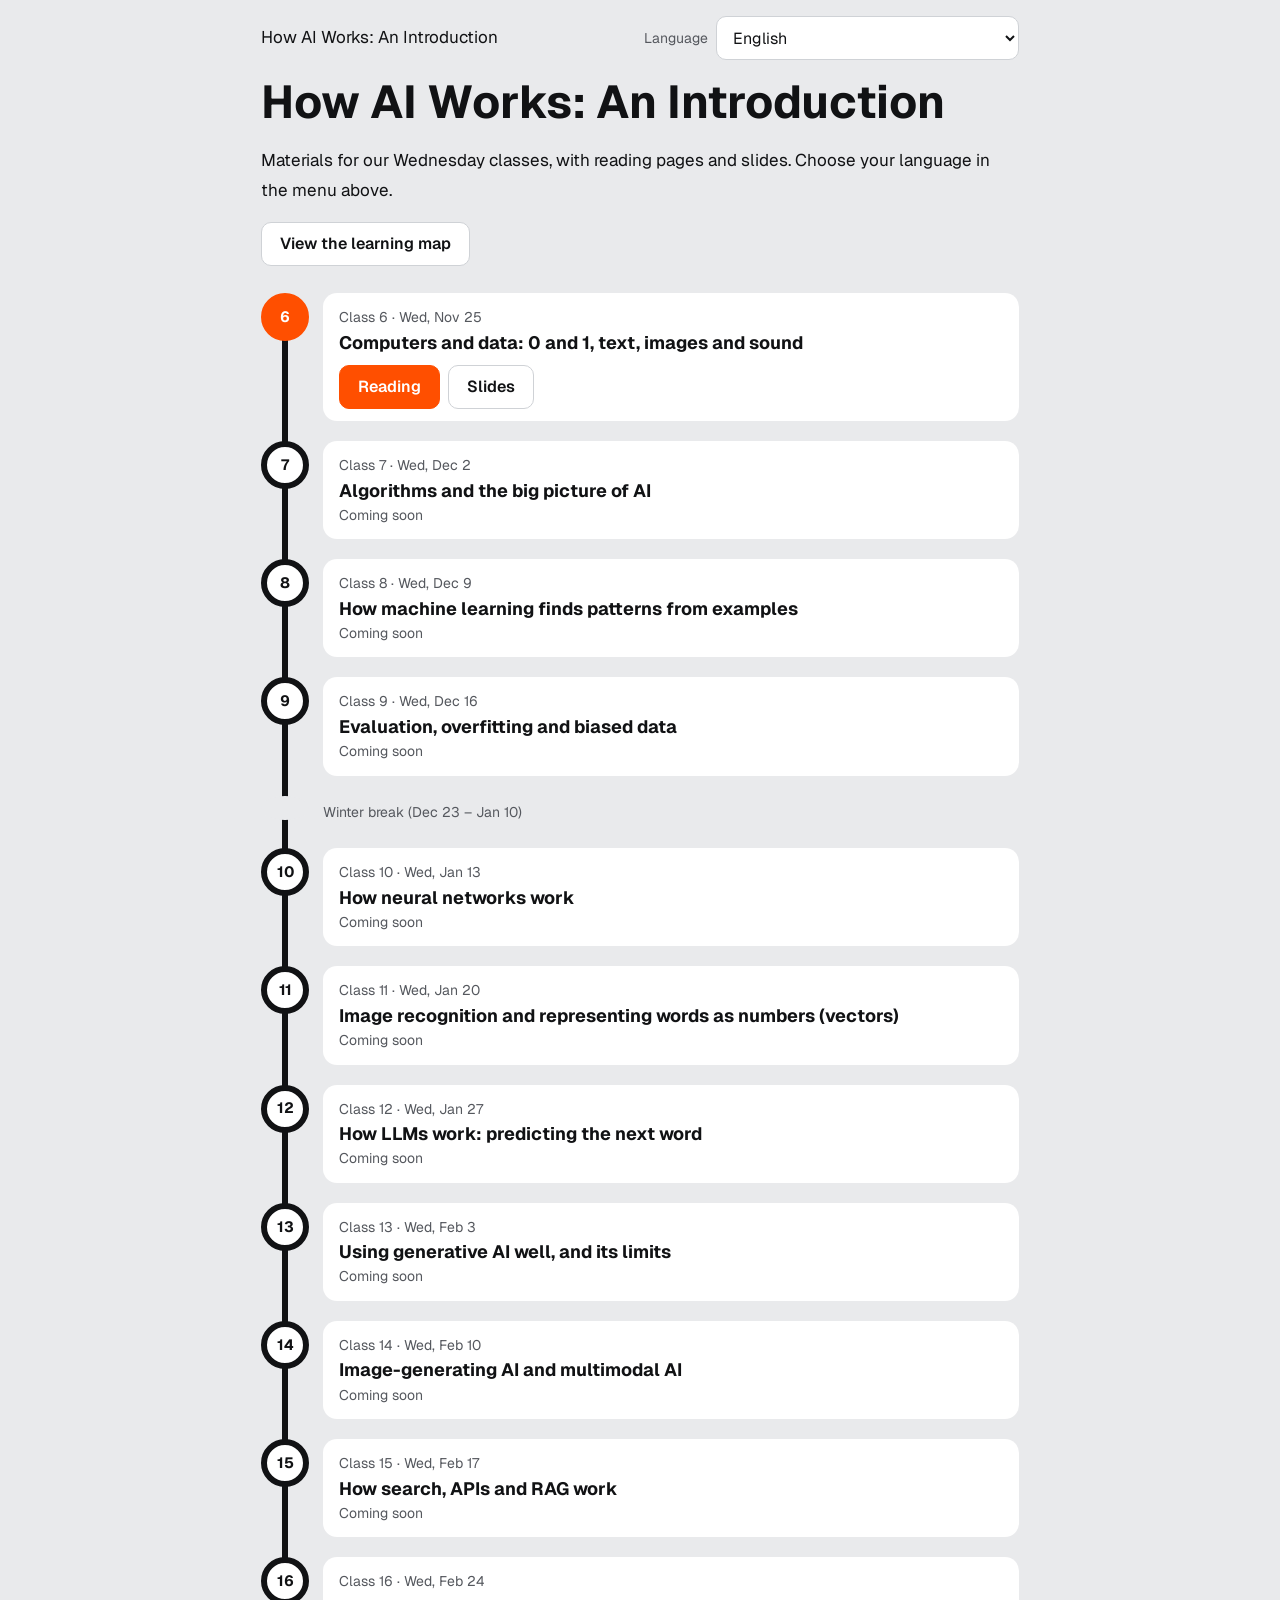
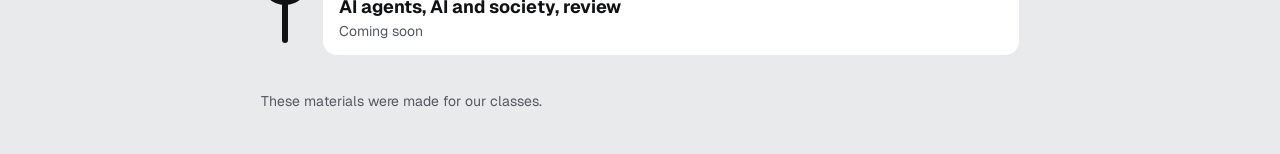
==== index.html @ 91e0327c "第6回の教材(スライド・読み物・体験ツール・クイズ)と学習マップを追加 - 目次ページ、11言語の言語メニュー(SQL練習アプリと同じ並び) - 第6回「コンピュータとデータ」の読み物とスライド - " ====
<!DOCTYPE html>
<html lang="ja">
<head>
<meta charset="utf-8">
<meta name="viewport" content="width=device-width, initial-scale=1">
<title>AI のしくみ入門</title>
<link rel="preconnect" href="https://fonts.googleapis.com"><link rel="preconnect" href="https://fonts.gstatic.com" crossorigin>
<link href="https://fonts.googleapis.com/css2?family=Geist:wght@400;600;700&family=Noto+Sans+JP:wght@400;700&family=Noto+Sans+SC:wght@400;700&family=Noto+Sans+Devanagari:wght@400;700&family=Noto+Sans+Bengali:wght@400;700&family=Noto+Sans+Sinhala:wght@400;700&family=Noto+Sans+Myanmar:wght@400;700&display=swap" rel="stylesheet">
<link rel="stylesheet" href="assets/style.css">
<style>
.route{list-style:none;margin:0;padding:0;position:relative}
.route::before{content:"";position:absolute;left:21px;top:22px;bottom:22px;width:6px;background:var(--line);border-radius:3px}
.route li{position:relative;display:grid;grid-template-columns:48px minmax(0,1fr);gap:14px;padding:10px 0;align-items:start}
.dot{width:48px;height:48px;border-radius:50%;background:var(--card);border:6px solid var(--line);display:grid;place-items:center;font-weight:700;font-size:15px;position:relative;z-index:1}
.route li.open .dot{background:var(--acc);border-color:var(--acc);color:#fff}
.route li.brk{grid-template-columns:48px minmax(0,1fr)}
.route li.brk .dot{border-style:dashed;border-color:var(--sub);background:var(--bg);width:48px;height:24px;border-width:0}
.st{background:var(--card);border-radius:14px;padding:12px 16px}
.st .d{font-size:14px;color:var(--sub)}
.st .t{font-weight:700;font-size:18px;line-height:1.4}
.st .acts{display:flex;flex-wrap:wrap;gap:8px;margin-top:10px}
.brk .st{background:none;padding:4px 0;color:var(--sub);font-size:14px}
</style>
</head>
<body>
<div class="wrap">
 <div class="top"><span class="home" data-t="siteTitle"></span><label class="langsel"><span data-t="lang"></span><select id="lang"></select></label></div>
 <h1 data-t="siteTitle"></h1>
 <p data-t="siteLead"></p>
 <p><a class="btn" href="map.html" id="maplink" data-t="mapLink"></a></p>
 <ol class="route" id="route"></ol>
 <footer data-t="footer"></footer>
</div>
<script src="assets/core.js"></script>
<script src="assets/schedule.js"></script>
<script>
{
const { rb, esc, fill, detect, loadAll, langSelect, apply, fillText, locale } = window.AI;
let lang = detect();
async function render() {
  const [U] = await loadAll(["assets/i18n"], lang);
  apply(lang); fillText(U.ui); document.getElementById("maplink").href=`map.html`; document.title = AI.plain(U.ui.siteTitle);
  const items = [];
  SCHEDULE.forEach((s, j) => {
    if (s.breakBefore) items.push(`<li class="brk"><span class="dot"></span><div class="st">${rb(U.ui.winterBreak)}</div></li>`);
    const open = s.ready;
    const d = fmtDate(s.date, locale(lang));
    const acts = open ? `<div class="acts"><a class="btn primary" href="lessons/${s.id}/index.html?lang=${lang}">${rb(U.ui.read)}</a><a class="btn" href="lessons/${s.id}/slides.html?lang=${lang}">${rb(U.ui.slides)}</a></div>` : `<div class="d">${rb(U.ui.soon)}</div>`;
    items.push(`<li class="${open ? "open" : ""}"><span class="dot">${s.n}</span><div class="st"><div class="d">${rb(fill(U.ui.cls, { k: s.n }))} · ${esc(d)}</div><div class="t">${rb(U.sessions[j])}</div>${acts}</div></li>`);
  });
  document.getElementById("route").innerHTML = items.join("");
}
langSelect(document.getElementById("lang"), lang, v => { lang = v; render(); });
render();
}
</script>
</body>
</html>
---- assets/style.css ----
/* VOICE: friendly classroom material, clear and calm
   IDEA: a route map of lessons; each lesson is a station
   PICTURE: big interactive tools (binary cards, pixel grid, sound wave)
   COLOUR and TYPE: aluminium ground, black ink, one orange pointer; Geist + Noto
   LAYOUT: one readable column for reading, 16:9 stage for slides */
:root{color-scheme:light dark;--bg:light-dark(#e9eaec,#141517);--card:light-dark(#fff,#1d1f22);--ink:light-dark(#111214,#eceef0);--sub:light-dark(#55585e,#a3a7ae);--line:light-dark(#111214,#d8dbe0);--rule:light-dark(#cfd2d6,#2e3136);--acc:#ff4f00;--accsoft:light-dark(#ffe6da,#3a1c0f);--acctext:light-dark(#9a2f00,#ffb08c);--ok:light-dark(#0b7a43,#5fd39a);--ng:light-dark(#b3261e,#ff8a80)}
:root[data-theme=light]{color-scheme:light}:root[data-theme=dark]{color-scheme:dark}
*{box-sizing:border-box;min-width:0}
body{margin:0;background:var(--bg);color:var(--ink);font:17px/1.75 "Geist","Noto Sans JP","Noto Sans SC","Noto Sans Devanagari","Noto Sans Bengali","Noto Sans Sinhala","Noto Sans Myanmar",system-ui,sans-serif;overflow-x:clip}
html:lang(my) body{line-height:1.95}
rt{font-size:.55em;color:var(--sub)}
a{color:inherit;text-decoration-color:var(--acc);text-underline-offset:3px}
h1{font-size:clamp(30px,5vw,46px);line-height:1.15;margin:0 0 10px;text-wrap:balance}
h2{font-size:clamp(22px,3vw,28px);line-height:1.3;margin:0 0 12px}
h3{font-size:18px;margin:18px 0 8px}
.wrap{max-width:860px;margin:0 auto;padding:0 max(4vw,16px)}
.top{display:flex;justify-content:space-between;align-items:center;gap:12px;flex-wrap:wrap;padding:16px 0}
.top a.home{font-weight:700;text-decoration:none}
.langsel{display:flex;align-items:center;gap:8px;font-size:14px;color:var(--sub)}
.langsel span{white-space:nowrap}
select,input[type=text]{min-height:44px;font:inherit;font-size:16px;color:var(--ink);background:var(--card);border:1px solid var(--rule);border-radius:10px;padding:0 12px;max-width:100%}
select:focus-visible,input:focus-visible,button:focus-visible,a:focus-visible{outline:3px solid var(--acc);outline-offset:2px}
.btn{min-height:44px;padding:0 18px;border-radius:10px;border:1px solid var(--rule);background:var(--card);color:var(--ink);font:inherit;font-size:16px;font-weight:600;cursor:pointer;display:inline-flex;align-items:center;gap:6px;text-decoration:none}
.btn:hover{border-color:var(--ink)}
.btn.primary{background:var(--acc);border-color:var(--acc);color:#fff}
.card{background:var(--card);border-radius:16px;padding:clamp(18px,3vw,32px);margin:18px 0}
.tag{display:inline-block;font-size:13px;font-weight:600;background:var(--accsoft);color:var(--acctext);padding:3px 10px;border-radius:999px}
.note{font-size:14px;color:var(--sub)}
.goal li,.sum li{margin:4px 0}
.goalbox{border:2px solid var(--acc);border-radius:16px;padding:6px 22px 14px;background:var(--card)}
/* tools */
.tool{background:var(--bg);border-radius:14px;padding:16px;margin:16px 0}
.tool h3{margin-top:0}
.tool .help{font-size:14px;color:var(--sub);margin:0 0 12px}
.bits{display:grid;grid-template-columns:repeat(8,minmax(0,1fr));gap:6px}
.bit{border:2px solid var(--line);border-radius:10px;background:var(--card);color:var(--ink);font:inherit;cursor:pointer;padding:8px 2px;display:flex;flex-direction:column;align-items:center;gap:2px;min-height:76px}
.bit .v{font-size:13px;color:var(--sub)}
.bit .b{font-size:26px;font-weight:700;line-height:1}
.bit[aria-pressed=true]{background:var(--ink);color:var(--bg);border-color:var(--ink)}
.bit[aria-pressed=true] .v{color:var(--bg)}
.readout{display:flex;flex-wrap:wrap;gap:8px 24px;align-items:baseline;margin-top:12px}
.readout b{font-size:32px;font-variant-numeric:tabular-nums}
.challenge{display:flex;flex-wrap:wrap;gap:8px 14px;align-items:center;margin-top:10px}
.okmsg{color:var(--ok);font-weight:700}
.chars{width:100%;border-collapse:collapse;margin-top:12px;font-size:15px}
.chars th,.chars td{text-align:left;padding:6px 8px;border-bottom:1px solid var(--rule);vertical-align:top}
.chars th{font-size:13px;color:var(--sub);font-weight:500}
.chars td.c{font-size:24px}
.chars code{font-family:ui-monospace,SFMono-Regular,Menlo,monospace;font-size:13px;overflow-wrap:anywhere}
.pxwrap{display:flex;flex-wrap:wrap;gap:16px;align-items:flex-start}
.px{display:grid;grid-template-columns:repeat(8,30px);gap:2px;background:var(--rule);padding:2px;border-radius:6px;touch-action:none}
.px button{width:30px;height:30px;border:0;padding:0;background:#fff;cursor:pointer}
.px button[aria-pressed=true]{background:#111214}
.pxcode{font-family:ui-monospace,SFMono-Regular,Menlo,monospace;font-size:16px;line-height:32px;margin:0;letter-spacing:2px}
.colwrap{display:flex;flex-wrap:wrap;gap:16px;align-items:center}
.swatch{width:120px;height:120px;border-radius:14px;border:1px solid var(--rule)}
.sliders{flex:1 1 220px;display:grid;gap:8px}
.sliders label{display:grid;grid-template-columns:3.5em minmax(0,1fr) 3em;gap:8px;align-items:center;font-size:15px}
.sliders output{font-variant-numeric:tabular-nums;text-align:right}
input[type=range]{width:100%;accent-color:var(--acc);min-height:32px}
.wave svg{width:100%;height:auto;display:block;background:var(--card);border-radius:10px}
/* quiz */
.q{border-top:1px solid var(--rule);padding:14px 0}
.q:first-of-type{border-top:0}
.q p{font-weight:600;margin:0 0 8px}
.opts{display:grid;gap:8px}
.opts label{display:flex;gap:10px;align-items:center;background:var(--bg);border-radius:10px;padding:8px 12px;cursor:pointer;min-height:44px}
.opts input{width:20px;height:20px;accent-color:var(--acc);flex:none}
.fb{margin:8px 0 0;font-size:15px}
.fb.ok b{color:var(--ok)}.fb.ng b{color:var(--ng)}
.err{color:var(--ng);font-size:14px;margin:8px 0 0}
.score{font-size:22px;font-weight:700;margin:12px 0}
footer{padding:24px 0 40px;font-size:14px;color:var(--sub)}
@media(max-width:520px){.px{grid-template-columns:repeat(8,26px)}.px button{width:26px;height:26px}.bit .b{font-size:20px}.bit{min-height:64px}.bits{gap:4px}}
@media(prefers-reduced-motion:no-preference){.bit{transition:background .15s,color .15s}}
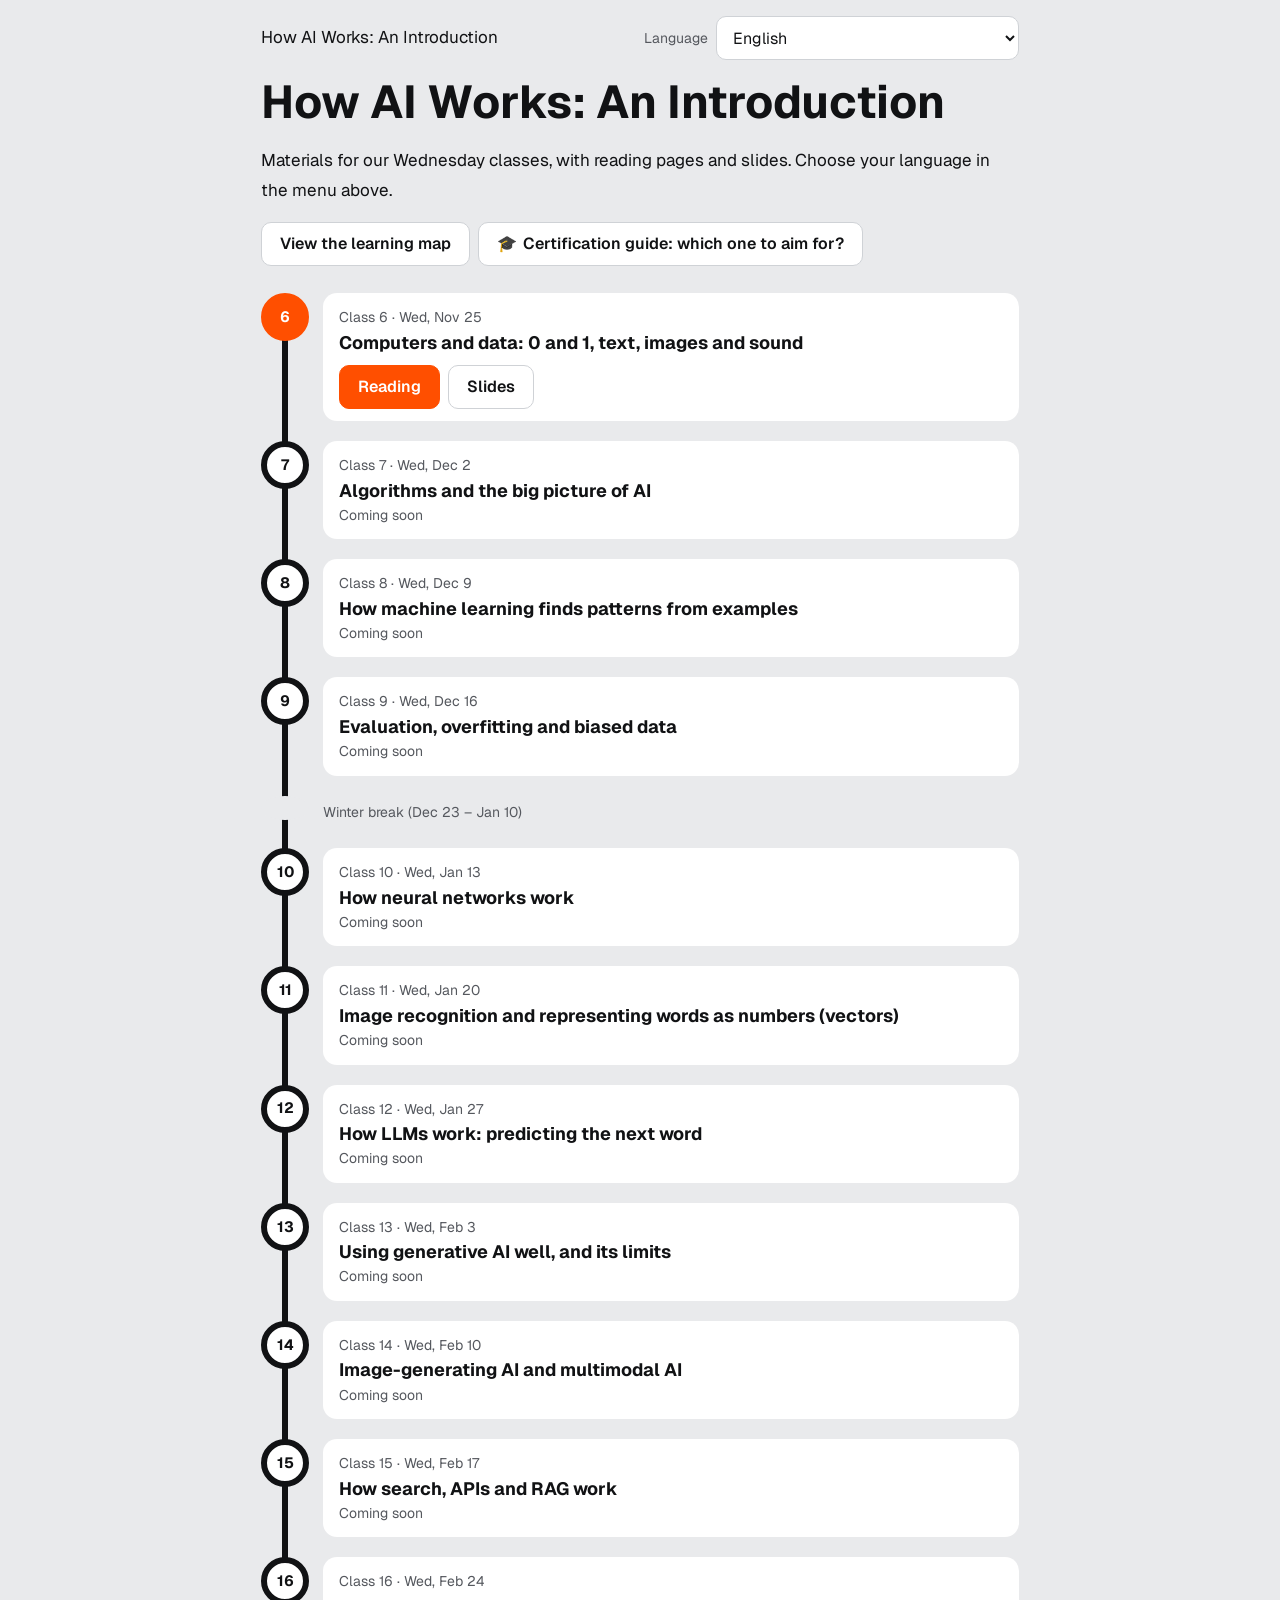
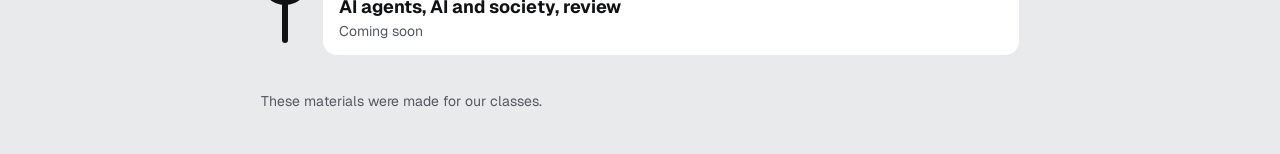
==== commit 3f84186e: "目次に資格ガイドへのリンクを追加(11言語) Co-Authored-By: Claude Opus 5.5 <noreply@anthropic.com> Claude-Session: https" ====
--- a/index.html
+++ b/index.html
@@ -27,7 +27,7 @@
  <div class="top"><span class="home" data-t="siteTitle"></span><label class="langsel"><span data-t="lang"></span><select id="lang"></select></label></div>
  <h1 data-t="siteTitle"></h1>
  <p data-t="siteLead"></p>
- <p><a class="btn" href="map.html" id="maplink" data-t="mapLink"></a></p>
+ <p style="display:flex;flex-wrap:wrap;gap:8px"><a class="btn" href="map.html" id="maplink" data-t="mapLink"></a><a class="btn" id="certlink" href="https://tomo0916.github.io/ds/certs/">🎓 <span id="certtxt"></span></a></p>
  <ol class="route" id="route"></ol>
  <footer data-t="footer"></footer>
 </div>
@@ -39,7 +39,7 @@
 let lang = detect();
 async function render() {
   const [U] = await loadAll(["assets/i18n"], lang);
-  apply(lang); fillText(U.ui); document.getElementById("maplink").href=`map.html`; document.title = AI.plain(U.ui.siteTitle);
+  apply(lang); fillText(U.ui); document.getElementById("maplink").href=`map.html?lang=${lang}`; document.getElementById("certtxt").innerHTML = rb(U.ui.certs); document.getElementById("certlink").href = `https://tomo0916.github.io/ds/certs/?lang=${lang}`; document.title = AI.plain(U.ui.siteTitle);
   const items = [];
   SCHEDULE.forEach((s, j) => {
     if (s.breakBefore) items.push(`<li class="brk"><span class="dot"></span><div class="st">${rb(U.ui.winterBreak)}</div></li>`);
--- a/assets/style.css
+++ b/assets/style.css
@@ -73,3 +73,42 @@
 footer{padding:24px 0 40px;font-size:14px;color:var(--sub)}
 @media(max-width:520px){.px{grid-template-columns:repeat(8,26px)}.px button{width:26px;height:26px}.bit .b{font-size:20px}.bit{min-height:64px}.bits{gap:4px}}
 @media(prefers-reduced-motion:no-preference){.bit{transition:background .15s,color .15s}}
+/* encodings */
+.chips{display:flex;flex-wrap:wrap;gap:6px;margin:4px 0}
+.chip{min-height:40px;min-width:44px;padding:0 12px;border-radius:999px;border:1px solid var(--rule);background:var(--card);color:var(--ink);font:inherit;font-size:18px;cursor:pointer}
+.chip:hover{border-color:var(--ink)}
+.enccard{background:var(--card);border-radius:12px;padding:12px;margin-top:12px}
+.encch{font-size:44px;line-height:1.2;display:flex;align-items:baseline;gap:14px;flex-wrap:wrap}
+.encch span{font-size:14px;color:var(--sub);font-family:ui-monospace,SFMono-Regular,Menlo,monospace}
+.chars.enc th span{display:block;font-size:12px;color:var(--sub);font-weight:400}
+.chars.enc tbody th{font-weight:600;font-size:14px;white-space:nowrap;color:var(--ink)}
+.chars.enc code.hx{font-size:17px;font-weight:700;color:var(--acctext)}
+.chars.enc tr.no td{color:var(--sub)}
+.mojisel{display:flex;flex-wrap:wrap;gap:8px 12px;align-items:flex-end;margin:10px 0}
+.mojisel label{display:grid;gap:2px;font-size:14px;color:var(--sub)}
+.mojisel .arrow{font-size:24px;padding-bottom:6px}
+.mojiout{background:var(--card);border-radius:12px;padding:12px;display:grid;gap:8px;margin-top:8px}
+.mojiout code{display:block;font-family:ui-monospace,SFMono-Regular,Menlo,monospace;font-size:14px;overflow-wrap:anywhere}
+.o-res{font-size:28px;line-height:1.4;overflow-wrap:anywhere}
+/* photo */
+.photowrap{display:flex;flex-wrap:wrap;gap:16px;align-items:flex-start;margin-top:10px}
+.mosaic{width:min(100%,384px);height:auto;image-rendering:pixelated;border-radius:8px;touch-action:none;cursor:crosshair;background:var(--card)}
+.pxinfo{flex:1 1 260px}
+.pxsw{height:56px;border-radius:10px;border:1px solid var(--rule);margin-bottom:6px}
+.pxinfo table{width:100%}.pxinfo th{white-space:nowrap;padding-right:6px;font-size:13px;color:var(--sub);font-weight:500}.pxinfo td{white-space:nowrap;padding:6px 4px}.pxinfo code{font-size:13px}
+.ch{display:inline-block;width:1.4em;text-align:center;border-radius:4px;font-weight:700;font-size:12px;color:#fff}
+.ch0{background:#d62828}.ch1{background:#2a9d3a}.ch2{background:#1e5bd8}
+/* horse racing */
+.racehead{display:flex;flex-wrap:wrap;gap:4px 14px;align-items:baseline;margin:6px 0}
+.racehead span{color:var(--sub);font-size:14px}
+.racecard td,.racecard th{white-space:nowrap}
+.racecard td.hn{font-weight:700}
+.waku{display:inline-grid;place-items:center;width:26px;height:26px;border-radius:4px;border:1px solid #999;font-weight:700;font-size:14px}
+.oddsrows{display:grid;gap:6px}
+.orow{display:grid;grid-template-columns:minmax(0,9em) minmax(0,1fr) 4.5em 4.5em 4.8em;gap:8px;align-items:center;background:var(--card);border-radius:10px;padding:6px 10px;font-size:15px}
+.orow .on{font-weight:600;overflow:hidden;text-overflow:ellipsis;white-space:nowrap}
+.orow .ob,.orow .op{color:var(--sub);font-size:13px;text-align:right;white-space:nowrap}
+.orow .oo{font-weight:700;font-size:20px;text-align:right;font-variant-numeric:tabular-nums;white-space:nowrap}
+.orow.fav{outline:2px solid var(--acc)}
+.osum{margin-top:10px;font-size:15px}
+@media(max-width:560px){.orow{grid-template-columns:minmax(0,1fr) 5.4em 4.6em;}.orow input{grid-column:1/-1;grid-row:2}.orow .ob{display:none}}
